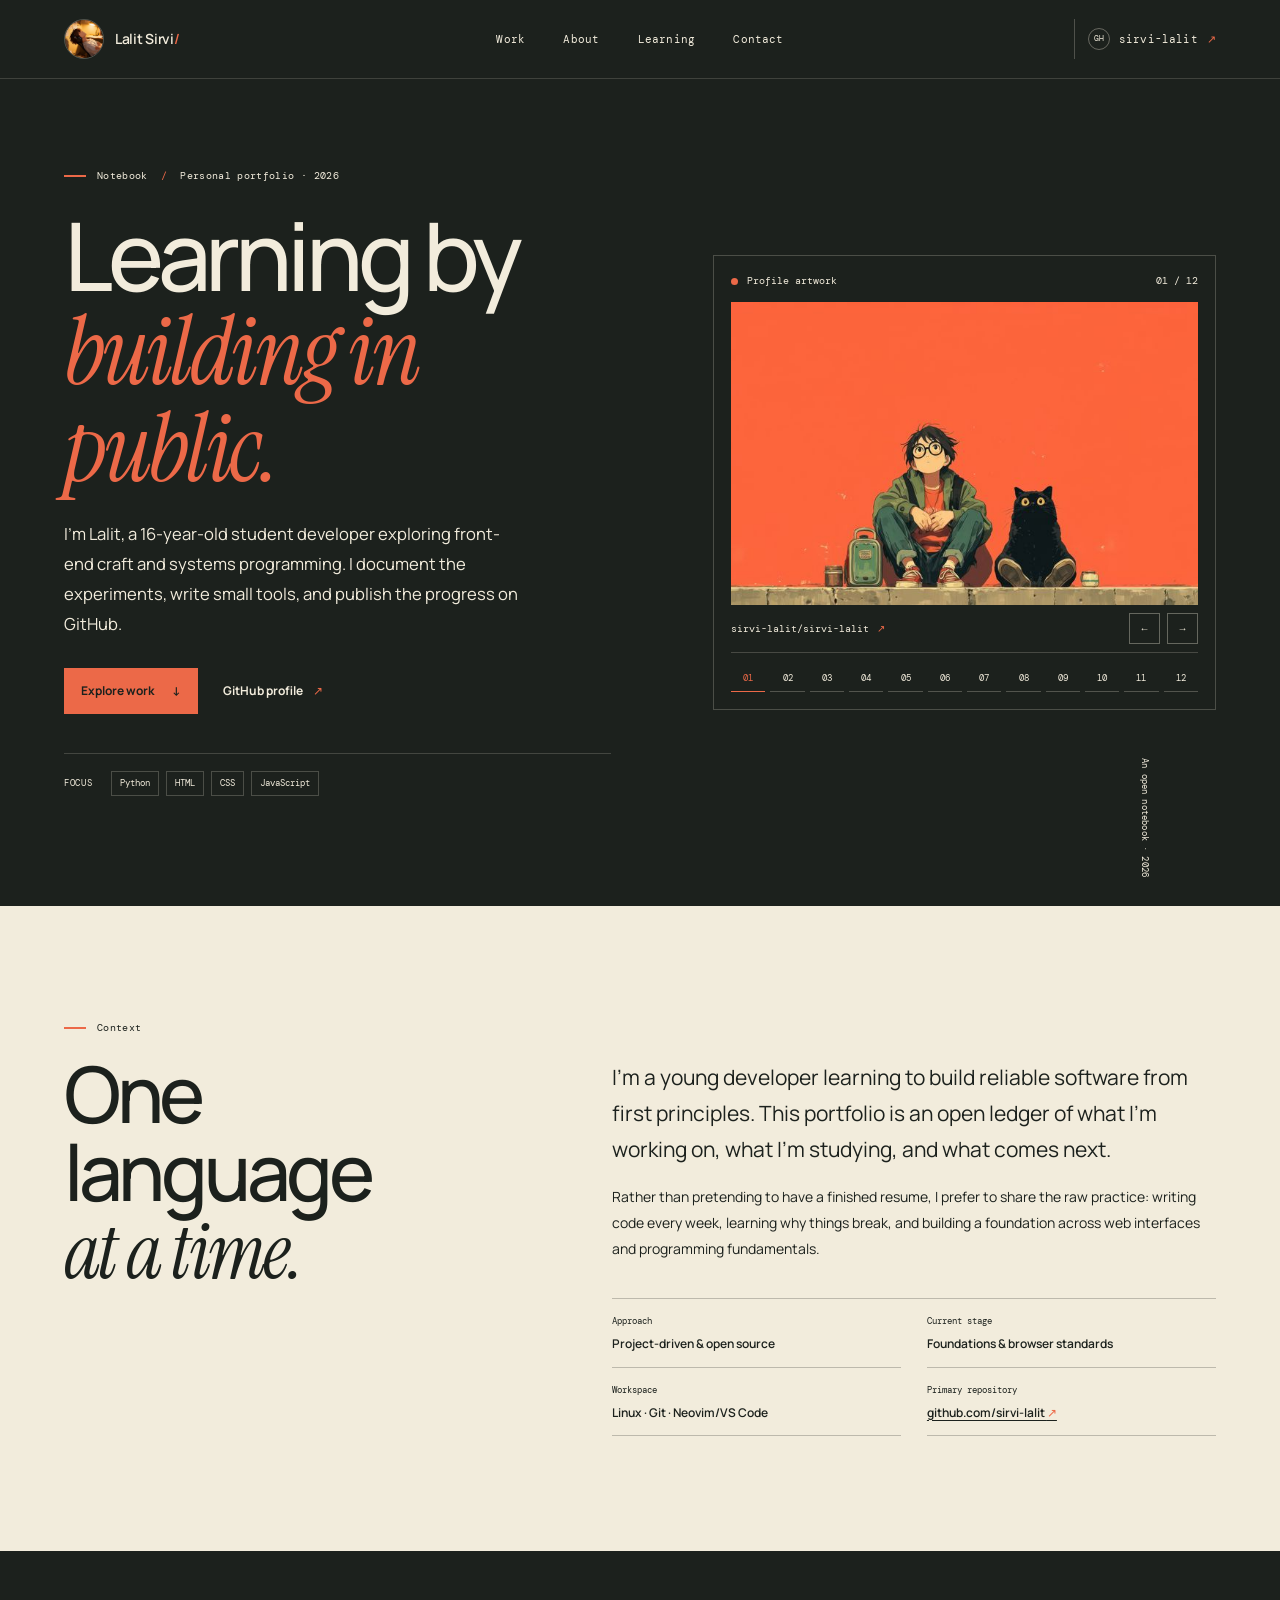
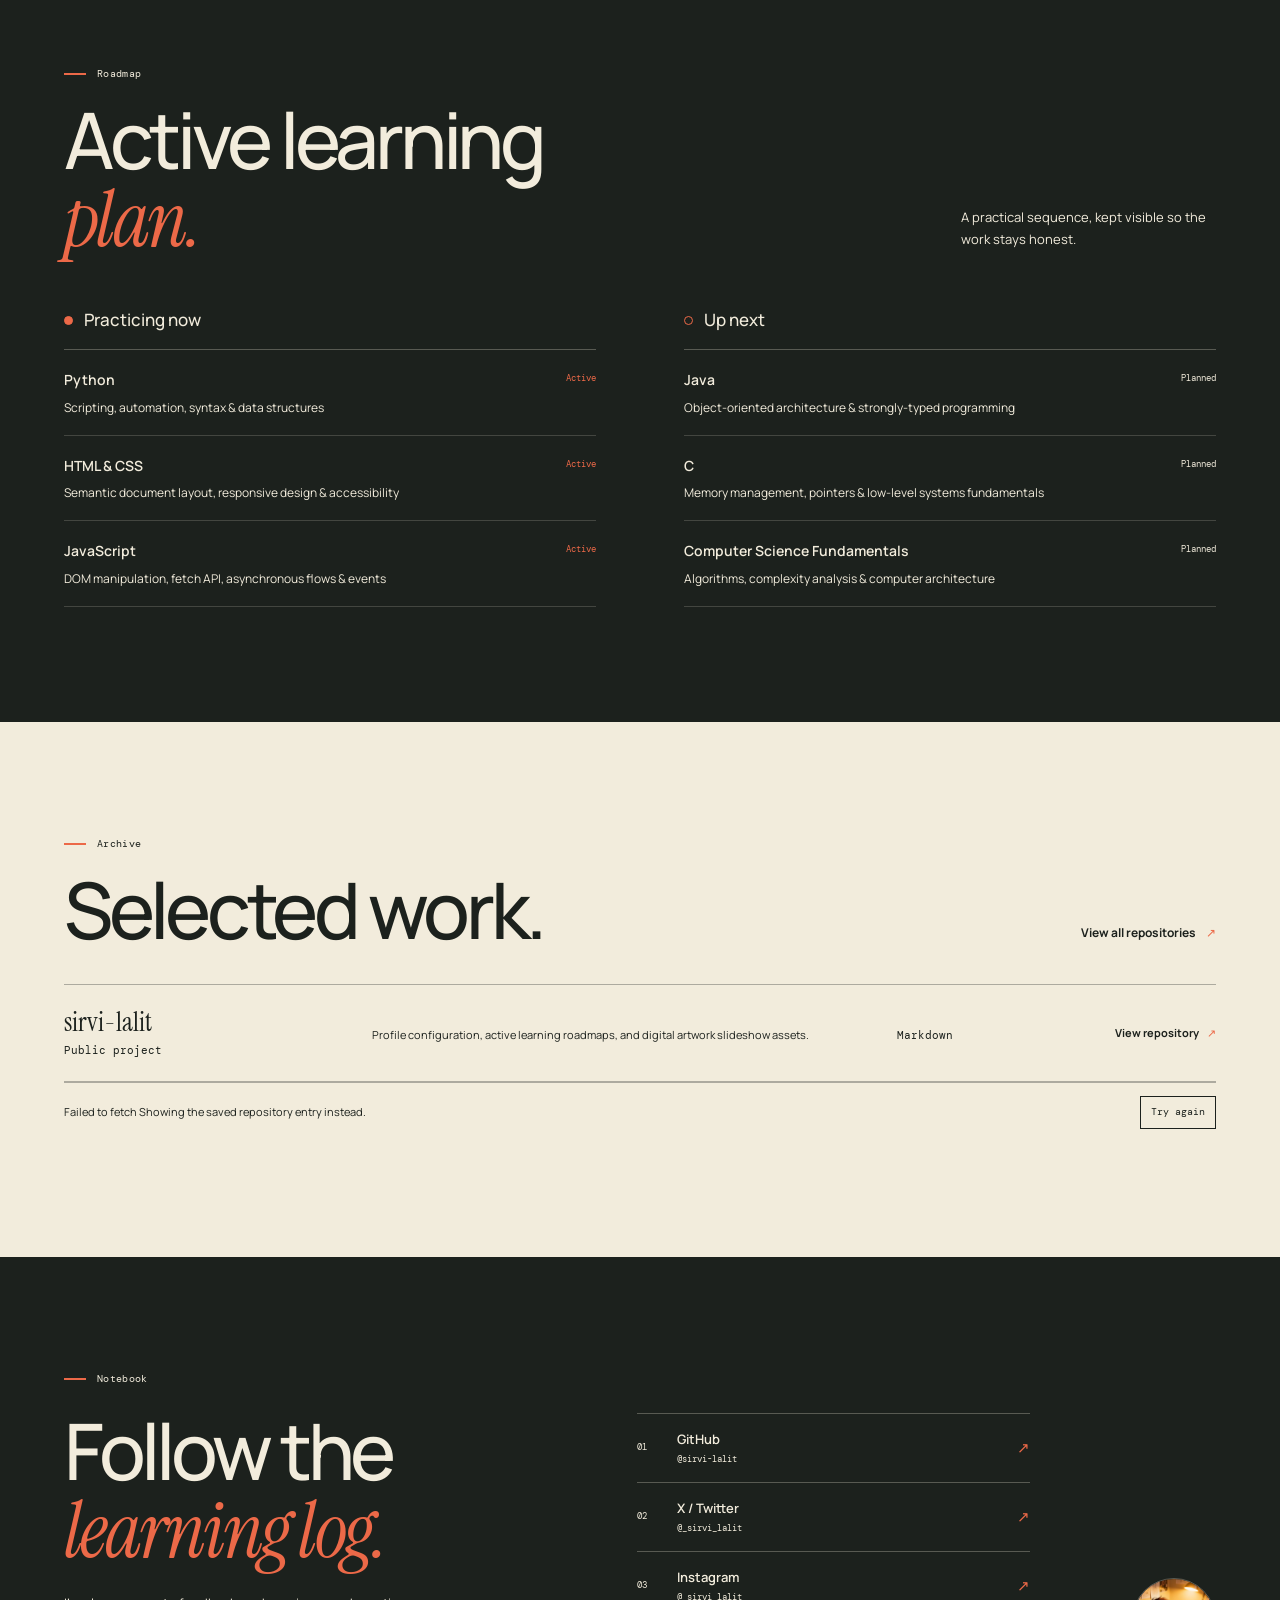
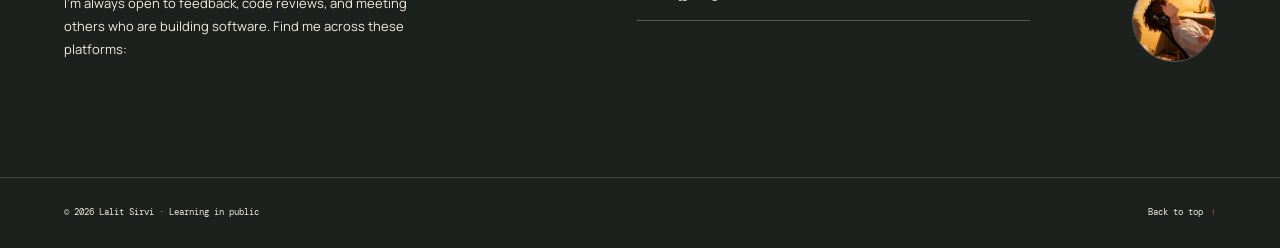
==== index.html @ b9562972 "Add files via upload" ====
<!doctype html>
<html lang="en">
  <head>
    <meta charset="utf-8" />
    <meta name="viewport" content="width=device-width, initial-scale=1" />
    <meta name="theme-color" content="#1C211D" />
    <meta name="description" content="Lalit Sirvi — student developer learning front-end and systems programming in public. Explore projects, a learning plan, and GitHub work." />
    <title>Lalit Sirvi — Learning in public</title>
    <link rel="preconnect" href="https://fonts.googleapis.com" />
    <link rel="preconnect" href="https://fonts.gstatic.com" crossorigin />
    <link href="https://fonts.googleapis.com/css2?family=DM+Mono:wght@400;500&family=Instrument+Serif:ital@0;1&family=Manrope:wght@400;500;600;700&display=swap" rel="stylesheet" />
    <link rel="stylesheet" href="styles.css" />
    <script src="script.js" defer></script>
  </head>
  <body>
    <a class="skip-link" href="#main-content">Skip to content</a>

    <header class="site-header" id="top">
      <div class="header-inner">
        <a class="brand" href="#top" aria-label="Lalit Sirvi — return to top">
          <img class="brand-photo" src="assets/github-images/prof.jpeg" width="42" height="42" alt="" />
          <span>Lalit Sirvi<span class="brand-mark">/</span></span>
        </a>
        <nav class="desktop-nav" aria-label="Primary navigation">
          <a href="#work">Work</a>
          <a href="#about">About</a>
          <a href="#learning">Learning</a>
          <a href="#contact">Contact</a>
        </nav>
        <a class="header-profile" href="https://github.com/sirvi-lalit" target="_blank" rel="noopener noreferrer">
          <span class="github-mark" aria-hidden="true">GH</span>
          <span>sirvi-lalit</span>
          <span aria-hidden="true">↗</span>
        </a>
        <button class="menu-toggle" type="button" aria-expanded="false" aria-controls="mobile-menu" aria-label="Open navigation">
          <span class="menu-label">Menu</span>
          <span class="menu-glyph" aria-hidden="true">+</span>
        </button>
      </div>
      <div class="mobile-menu" id="mobile-menu" hidden>
        <nav aria-label="Mobile navigation">
          <a href="#work">Work <span>01</span></a>
          <a href="#about">About <span>02</span></a>
          <a href="#learning">Learning <span>03</span></a>
          <a href="#contact">Contact <span>04</span></a>
        </nav>
      </div>
    </header>

    <main id="main-content">
      <section class="hero section-wrap" aria-labelledby="hero-title">
        <div class="hero-copy">
          <p class="eyebrow"><span class="index-rule" aria-hidden="true"></span> Notebook <span class="eyebrow-divider">/</span> Personal portfolio · 2026</p>
          <h1 id="hero-title">Learning by<br /><em>building in public.</em></h1>
          <p class="hero-intro">I’m Lalit, a 16-year-old student developer exploring front-end craft and systems programming. I document the experiments, write small tools, and publish the progress on GitHub.</p>
          <div class="hero-actions">
            <a class="button button-primary" href="#work">Explore work <span aria-hidden="true">↓</span></a>
            <a class="text-link text-link-light" href="https://github.com/sirvi-lalit" target="_blank" rel="noopener noreferrer">GitHub profile <span aria-hidden="true">↗</span></a>
          </div>
          <div class="focus-row">
            <span class="mono-label">Focus</span>
            <ul class="focus-list" aria-label="Current focus areas">
              <li>Python</li><li>HTML</li><li>CSS</li><li>JavaScript</li>
            </ul>
          </div>
        </div>

        <div class="artwork-block" aria-label="Profile artwork gallery">
          <div class="artwork-topline">
            <span><span class="live-dot" aria-hidden="true"></span> Profile artwork</span>
            <span class="artwork-count"><span id="current-slide">01</span><span> / </span><span>12</span></span>
          </div>
          <div class="artwork-stage" id="artwork-stage" tabindex="0" role="group" aria-label="Artwork gallery. Use the arrow keys to change artwork.">
            <figure class="artwork-slide is-active" data-index="0"><img src="assets/github-images/image1.jpeg" alt="Artwork 1 from Lalit's GitHub profile slideshow" fetchpriority="high" /></figure>
            <figure class="artwork-slide" data-index="1" aria-hidden="true"><img src="assets/github-images/image2.jpeg" alt="Artwork 2 from Lalit's GitHub profile slideshow" loading="lazy" /></figure>
            <figure class="artwork-slide" data-index="2" aria-hidden="true"><img src="assets/github-images/image3.jpeg" alt="Artwork 3 from Lalit's GitHub profile slideshow" loading="lazy" /></figure>
            <figure class="artwork-slide" data-index="3" aria-hidden="true"><img src="assets/github-images/image4.jpeg" alt="Artwork 4 from Lalit's GitHub profile slideshow" loading="lazy" /></figure>
            <figure class="artwork-slide" data-index="4" aria-hidden="true"><img src="assets/github-images/image5.jpeg" alt="Artwork 5 from Lalit's GitHub profile slideshow" loading="lazy" /></figure>
            <figure class="artwork-slide" data-index="5" aria-hidden="true"><img src="assets/github-images/image6.jpeg" alt="Artwork 6 from Lalit's GitHub profile slideshow" loading="lazy" /></figure>
            <figure class="artwork-slide" data-index="6" aria-hidden="true"><img src="assets/github-images/image7.jpeg" alt="Artwork 7 from Lalit's GitHub profile slideshow" loading="lazy" /></figure>
            <figure class="artwork-slide" data-index="7" aria-hidden="true"><img src="assets/github-images/image8.jpeg" alt="Artwork 8 from Lalit's GitHub profile slideshow" loading="lazy" /></figure>
            <figure class="artwork-slide" data-index="8" aria-hidden="true"><img src="assets/github-images/image9.jpeg" alt="Artwork 9 from Lalit's GitHub profile slideshow" loading="lazy" /></figure>
            <figure class="artwork-slide" data-index="9" aria-hidden="true"><img src="assets/github-images/image10.jpeg" alt="Artwork 10 from Lalit's GitHub profile slideshow" loading="lazy" /></figure>
            <figure class="artwork-slide" data-index="10" aria-hidden="true"><img src="assets/github-images/image11.jpg" alt="Artwork 11 from Lalit's GitHub profile slideshow" loading="lazy" /></figure>
            <figure class="artwork-slide" data-index="11" aria-hidden="true"><img src="assets/github-images/image12.jpeg" alt="Artwork 12 from Lalit's GitHub profile slideshow" loading="lazy" /></figure>
          </div>
          <div class="artwork-foot">
            <a href="https://github.com/sirvi-lalit/sirvi-lalit" target="_blank" rel="noopener noreferrer">sirvi-lalit/sirvi-lalit <span aria-hidden="true">↗</span></a>
            <div class="artwork-controls" aria-label="Gallery controls">
              <button type="button" id="gallery-prev" aria-label="Previous artwork">←</button>
              <button type="button" id="gallery-next" aria-label="Next artwork">→</button>
            </div>
          </div>
          <div class="artwork-index" role="group" aria-label="Choose an artwork">
            <button type="button" class="is-active" data-index="0" aria-label="Show artwork 1" aria-pressed="true">01</button>
            <button type="button" data-index="1" aria-label="Show artwork 2" aria-pressed="false">02</button>
            <button type="button" data-index="2" aria-label="Show artwork 3" aria-pressed="false">03</button>
            <button type="button" data-index="3" aria-label="Show artwork 4" aria-pressed="false">04</button>
            <button type="button" data-index="4" aria-label="Show artwork 5" aria-pressed="false">05</button>
            <button type="button" data-index="5" aria-label="Show artwork 6" aria-pressed="false">06</button>
            <button type="button" data-index="6" aria-label="Show artwork 7" aria-pressed="false">07</button>
            <button type="button" data-index="7" aria-label="Show artwork 8" aria-pressed="false">08</button>
            <button type="button" data-index="8" aria-label="Show artwork 9" aria-pressed="false">09</button>
            <button type="button" data-index="9" aria-label="Show artwork 10" aria-pressed="false">10</button>
            <button type="button" data-index="10" aria-label="Show artwork 11" aria-pressed="false">11</button>
            <button type="button" data-index="11" aria-label="Show artwork 12" aria-pressed="false">12</button>
          </div>
        </div>
        <span class="hero-side-note" aria-hidden="true">An open notebook · 2026</span>
      </section>

      <section class="section section-paper" id="about" aria-labelledby="about-title">
        <div class="section-wrap about-layout">
          <div class="section-heading">
            <p class="eyebrow"><span class="index-rule" aria-hidden="true"></span> Context</p>
            <h2 id="about-title">One language<br /><em>at a time.</em></h2>
          </div>
          <div class="about-copy">
            <p class="about-lead">I’m a young developer learning to build reliable software from first principles. This portfolio is an open ledger of what I’m working on, what I’m studying, and what comes next.</p>
            <p>Rather than pretending to have a finished resume, I prefer to share the raw practice: writing code every week, learning why things break, and building a foundation across web interfaces and programming fundamentals.</p>
            <dl class="profile-facts">
              <div><dt>Approach</dt><dd>Project-driven &amp; open source</dd></div>
              <div><dt>Current stage</dt><dd>Foundations &amp; browser standards</dd></div>
              <div><dt>Workspace</dt><dd>Linux · Git · Neovim/VS Code</dd></div>
              <div><dt>Primary repository</dt><dd><a href="https://github.com/sirvi-lalit" target="_blank" rel="noopener noreferrer">github.com/sirvi-lalit <span aria-hidden="true">↗</span></a></dd></div>
            </dl>
          </div>
        </div>
      </section>

      <section class="section learning-section" id="learning" aria-labelledby="learning-title">
        <div class="section-wrap">
          <div class="learning-intro">
            <div class="section-heading">
              <p class="eyebrow"><span class="index-rule" aria-hidden="true"></span> Roadmap</p>
              <h2 id="learning-title">Active learning<br /><em>plan.</em></h2>
            </div>
            <p class="learning-note">A practical sequence, kept visible so the work stays honest.</p>
          </div>
          <div class="learning-columns">
            <section class="learning-column" aria-labelledby="practicing-title">
              <h3 id="practicing-title"><span class="status-mark status-current" aria-hidden="true"></span> Practicing now</h3>
              <ul class="learning-list">
                <li><div><strong>Python</strong><p>Scripting, automation, syntax &amp; data structures</p></div><span class="status-label">Active</span></li>
                <li><div><strong>HTML &amp; CSS</strong><p>Semantic document layout, responsive design &amp; accessibility</p></div><span class="status-label">Active</span></li>
                <li><div><strong>JavaScript</strong><p>DOM manipulation, fetch API, asynchronous flows &amp; events</p></div><span class="status-label">Active</span></li>
              </ul>
            </section>
            <section class="learning-column" aria-labelledby="up-next-title">
              <h3 id="up-next-title"><span class="status-mark status-later" aria-hidden="true"></span> Up next</h3>
              <ul class="learning-list">
                <li><div><strong>Java</strong><p>Object-oriented architecture &amp; strongly-typed programming</p></div><span class="status-label">Planned</span></li>
                <li><div><strong>C</strong><p>Memory management, pointers &amp; low-level systems fundamentals</p></div><span class="status-label">Planned</span></li>
                <li><div><strong>Computer Science Fundamentals</strong><p>Algorithms, complexity analysis &amp; computer architecture</p></div><span class="status-label">Planned</span></li>
              </ul>
            </section>
          </div>
        </div>
      </section>

      <section class="section section-paper work-section" id="work" aria-labelledby="work-title">
        <div class="section-wrap">
          <div class="work-heading">
            <div class="section-heading">
              <p class="eyebrow"><span class="index-rule" aria-hidden="true"></span> Archive</p>
              <h2 id="work-title">Selected work.</h2>
            </div>
            <a class="text-link" href="https://github.com/sirvi-lalit?tab=repositories" target="_blank" rel="noopener noreferrer">View all repositories <span aria-hidden="true">↗</span></a>
          </div>
          <div class="repo-grid" id="repo-grid" aria-live="polite" aria-busy="true">
            <p class="repo-state"><span class="loading-mark" aria-hidden="true"></span> Loading repositories from GitHub…</p>
          </div>
        </div>
      </section>

      <section class="section contact-section" id="contact" aria-labelledby="contact-title">
        <div class="section-wrap contact-wrap">
          <div class="contact-copy">
            <p class="eyebrow"><span class="index-rule" aria-hidden="true"></span> Notebook</p>
            <h2 id="contact-title">Follow the<br /><em>learning log.</em></h2>
            <p>I’m always open to feedback, code reviews, and meeting others who are building software. Find me across these platforms:</p>
          </div>
          <div class="social-list" aria-label="Social links">
            <a href="https://github.com/sirvi-lalit" target="_blank" rel="noopener noreferrer"><span class="social-number">01</span><span><strong>GitHub</strong><small>@sirvi-lalit</small></span><span class="social-arrow" aria-hidden="true">↗</span></a>
            <a href="https://x.com/_sirvi_lalit" target="_blank" rel="noopener noreferrer"><span class="social-number">02</span><span><strong>X / Twitter</strong><small>@_sirvi_lalit</small></span><span class="social-arrow" aria-hidden="true">↗</span></a>
            <a href="https://instagram.com/_sirvi_lalit" target="_blank" rel="noopener noreferrer"><span class="social-number">03</span><span><strong>Instagram</strong><small>@_sirvi_lalit</small></span><span class="social-arrow" aria-hidden="true">↗</span></a>
          </div>
          <img class="contact-photo" src="assets/github-images/prof.jpeg" alt="" width="88" height="88" loading="lazy" />
        </div>
      </section>
    </main>

    <footer class="site-footer">
      <div class="section-wrap footer-inner">
        <span>© <span id="year">2026</span> Lalit Sirvi · Learning in public</span>
        <a href="#top">Back to top <span aria-hidden="true">↑</span></a>
      </div>
    </footer>
  </body>
</html>
---- styles.css ----
/* Lalit Sirvi — field-notebook portfolio
   Palette: ink #1C211D, paper #F2ECDC, vermilion #EC6948. */
:root {
  color-scheme: dark;
  --ink: #1C211D;
  --paper: #F2ECDC;
  --vermilion: #EC6948;
  --font-sans: "Manrope", "Segoe UI", sans-serif;
  --font-serif: "Instrument Serif", Georgia, serif;
  --font-mono: "DM Mono", "Courier New", monospace;
  --page-max: 1200px;
  --gutter: clamp(20px, 5vw, 76px);
  font-family: var(--font-sans);
  font-synthesis: none;
  text-rendering: optimizeLegibility;
  -webkit-font-smoothing: antialiased;
}

*, *::before, *::after { box-sizing: border-box; }
html { scroll-behavior: smooth; scroll-padding-top: 88px; background: var(--ink); }
body { margin: 0; min-width: 320px; background: var(--ink); color: var(--paper); font-size: 15px; line-height: 1.65; }
body, button, a { -webkit-tap-highlight-color: transparent; }
img { display: block; max-width: 100%; }
a { color: inherit; text-decoration: none; }
button { color: inherit; font: inherit; }
::selection { color: var(--ink); background: var(--vermilion); }

.skip-link { position: fixed; z-index: 20; inset: 12px auto auto 12px; padding: 10px 14px; color: var(--ink); background: var(--vermilion); transform: translateY(-160%); transition: transform 180ms ease; }
.skip-link:focus { transform: translateY(0); }
:focus-visible { outline: 2px solid var(--vermilion); outline-offset: 4px; }
.section-wrap { width: min(100% - var(--gutter) * 2, var(--page-max)); margin-inline: auto; }

.site-header { position: relative; z-index: 10; border-bottom: 1px solid rgb(242 236 220 / 16%); background: var(--ink); }
.header-inner { width: min(100% - var(--gutter) * 2, var(--page-max)); min-height: 78px; margin-inline: auto; display: grid; grid-template-columns: 1fr auto 1fr; align-items: center; gap: 28px; }
.brand { display: inline-flex; width: fit-content; align-items: center; gap: 11px; font-size: 14px; font-weight: 600; letter-spacing: -0.02em; }
.brand-photo { width: 40px; height: 40px; border-radius: 50%; object-fit: cover; border: 1px solid rgb(242 236 220 / 24%); }
.brand-mark { color: var(--vermilion); }
.desktop-nav { display: flex; align-items: center; gap: clamp(20px, 3vw, 42px); }
.desktop-nav a, .header-profile { font-family: var(--font-mono); font-size: 11px; letter-spacing: 0.015em; }
.desktop-nav a { color: var(--paper); transition: color 160ms ease; }
.desktop-nav a:hover, .desktop-nav a:focus-visible { color: var(--vermilion); }
.header-profile { justify-self: end; display: inline-flex; align-items: center; gap: 9px; padding: 9px 0 9px 13px; border-left: 1px solid rgb(242 236 220 / 24%); }
.header-profile > span:last-child { color: var(--vermilion); }
.github-mark { display: grid; width: 22px; height: 22px; place-items: center; border: 1px solid rgb(242 236 220 / 35%); border-radius: 50%; font-size: 8px; }
.menu-toggle, .mobile-menu { display: none; }

.hero { position: relative; min-height: 650px; display: grid; grid-template-columns: minmax(0, 1fr) minmax(380px, 0.92fr); align-items: center; gap: clamp(52px, 8vw, 120px); padding-block: 76px 96px; }
.hero-copy { max-width: 580px; padding-block: 14px; }
.eyebrow { margin: 0 0 26px; display: flex; align-items: center; gap: 11px; font-family: var(--font-mono); font-size: 10px; line-height: 1.4; letter-spacing: 0.035em; }
.index-rule { width: 22px; height: 2px; flex: 0 0 auto; background: var(--vermilion); }
.eyebrow-divider { padding-inline: 2px; color: var(--vermilion); }
h1, h2, h3, p { margin-top: 0; }
h1, h2 { font-weight: 500; letter-spacing: -0.055em; }
.hero h1 { margin-bottom: 24px; font-size: clamp(56px, 7.4vw, 100px); line-height: 0.98; }
.hero h1 em, .section-heading h2 em, .contact-copy h2 em { color: var(--vermilion); font-family: var(--font-serif); font-weight: 400; letter-spacing: -0.035em; }
.hero-intro { max-width: 455px; margin-bottom: 29px; font-size: clamp(15px, 1.3vw, 17px); line-height: 1.8; }
.hero-actions { display: flex; align-items: center; flex-wrap: wrap; gap: 25px; }
.button { min-height: 46px; display: inline-flex; align-items: center; justify-content: center; gap: 18px; padding: 0 17px; font-size: 12px; font-weight: 700; transition: transform 180ms ease, background-color 180ms ease; }
.button-primary { color: var(--ink); background: var(--vermilion); }
.button-primary:hover { transform: translateY(-2px); }
.text-link { display: inline-flex; align-items: center; gap: 10px; color: var(--ink); font-size: 12px; font-weight: 700; text-underline-offset: 4px; }
.text-link:hover { text-decoration: underline; }
.text-link-light { color: var(--paper); }
.text-link span { color: var(--vermilion); }
.focus-row { display: flex; align-items: center; flex-wrap: wrap; gap: 18px; margin-top: 39px; padding-top: 17px; border-top: 1px solid rgb(242 236 220 / 18%); }
.mono-label { color: var(--paper); font-family: var(--font-mono); font-size: 9px; text-transform: uppercase; letter-spacing: 0.08em; }
.focus-list { display: flex; flex-wrap: wrap; gap: 7px; padding: 0; margin: 0; list-style: none; }
.focus-list li { padding: 4px 8px; border: 1px solid rgb(242 236 220 / 22%); font-family: var(--font-mono); font-size: 9px; }
.hero-side-note { position: absolute; right: var(--gutter); bottom: 29px; color: var(--paper); font-family: var(--font-mono); font-size: 9px; letter-spacing: 0.02em; writing-mode: vertical-rl; }

.artwork-block { min-width: 0; padding: 17px; border: 1px solid rgb(242 236 220 / 22%); }
.artwork-topline, .artwork-foot { display: flex; align-items: center; justify-content: space-between; gap: 12px; font-family: var(--font-mono); font-size: 10px; }
.artwork-topline { margin-bottom: 13px; }
.artwork-topline > span:first-child { display: inline-flex; align-items: center; gap: 9px; }
.live-dot { width: 7px; height: 7px; border-radius: 50%; background: var(--vermilion); }
.artwork-count { font-variant-numeric: tabular-nums; }
.artwork-stage { position: relative; overflow: hidden; aspect-ratio: 1.54; background: rgb(242 236 220 / 8%); }
.artwork-stage:focus-visible { outline-offset: 3px; }
.artwork-slide { position: absolute; inset: 0; margin: 0; opacity: 0; transition: opacity 320ms ease; pointer-events: none; }
.artwork-slide.is-active { opacity: 1; }
.artwork-slide img { width: 100%; height: 100%; object-fit: cover; }
.artwork-foot { min-height: 48px; border-bottom: 1px solid rgb(242 236 220 / 20%); }
.artwork-foot > a { display: inline-flex; align-items: center; gap: 8px; }
.artwork-foot > a span { color: var(--vermilion); }
.artwork-controls { display: flex; gap: 7px; }
.artwork-controls button { width: 31px; height: 31px; padding: 0; border: 1px solid rgb(242 236 220 / 34%); background: transparent; cursor: pointer; transition: color 160ms ease, background-color 160ms ease; }
.artwork-controls button:hover { color: var(--ink); background: var(--vermilion); border-color: var(--vermilion); }
.artwork-index { display: grid; grid-template-columns: repeat(12, 1fr); gap: 5px; padding-top: 13px; }
.artwork-index button { min-width: 0; padding: 5px 0; border: 0; border-bottom: 1px solid rgb(242 236 220 / 25%); background: transparent; color: var(--paper); font-family: var(--font-mono); font-size: 9px; cursor: pointer; }
.artwork-index button:hover, .artwork-index button.is-active { color: var(--vermilion); border-bottom-color: var(--vermilion); }

.section { padding-block: clamp(72px, 9vw, 126px); }
.section-paper { color: var(--ink); background: var(--paper); }
.about-layout { display: grid; grid-template-columns: 0.82fr 1.18fr; gap: clamp(52px, 10vw, 150px); }
.section-heading .eyebrow { margin-bottom: 20px; }
.section-heading h2, .contact-copy h2 { margin: 0; font-size: clamp(48px, 6.2vw, 78px); line-height: 0.99; }
.section-paper .section-heading h2 em { color: var(--ink); }
.about-copy { max-width: 620px; padding-top: 39px; }
.about-copy p { font-size: 14px; line-height: 1.85; }
.about-copy .about-lead { margin-bottom: 17px; font-size: clamp(17px, 1.8vw, 21px); line-height: 1.7; }
.profile-facts { display: grid; grid-template-columns: 1fr 1fr; gap: 0 26px; margin: 36px 0 0; border-top: 1px solid rgb(28 33 29 / 25%); }
.profile-facts div { padding: 15px 0 13px; border-bottom: 1px solid rgb(28 33 29 / 25%); }
.profile-facts dt { margin-bottom: 5px; font-family: var(--font-mono); font-size: 9px; }
.profile-facts dd { margin: 0; font-size: 12px; font-weight: 600; }
.profile-facts a { text-decoration: underline; text-underline-offset: 3px; }
.profile-facts a span { color: var(--vermilion); }

.learning-section { background: var(--ink); }
.learning-intro { display: flex; align-items: end; justify-content: space-between; gap: 40px; margin-bottom: 48px; }
.learning-note { max-width: 255px; margin: 0 0 8px; font-size: 13px; }
.learning-columns { display: grid; grid-template-columns: 1fr 1fr; gap: clamp(34px, 7vw, 88px); }
.learning-column h3 { display: flex; align-items: center; gap: 11px; margin: 0; padding: 0 0 15px; border-bottom: 1px solid rgb(242 236 220 / 28%); font-size: 17px; font-weight: 500; }
.status-mark { width: 9px; height: 9px; flex: 0 0 auto; border: 1px solid var(--vermilion); border-radius: 50%; }
.status-current { background: var(--vermilion); }
.learning-list { padding: 0; margin: 0; list-style: none; }
.learning-list li { display: flex; justify-content: space-between; align-items: start; gap: 14px; padding: 18px 0 17px; border-bottom: 1px solid rgb(242 236 220 / 18%); }
.learning-list strong { font-size: 14px; font-weight: 600; }
.learning-list p { max-width: 400px; margin: 5px 0 0; font-size: 12px; line-height: 1.65; }
.status-label { flex: 0 0 auto; padding-top: 3px; color: var(--vermilion); font-family: var(--font-mono); font-size: 9px; }
.learning-column:nth-child(2) .status-label { color: var(--paper); }

.work-heading { display: flex; align-items: end; justify-content: space-between; gap: 30px; margin-bottom: 36px; }
.work-heading .text-link { margin-bottom: 6px; }
.repo-grid { border-top: 1px solid rgb(28 33 29 / 32%); }
.repo-state { display: flex; align-items: center; gap: 10px; padding: 17px 0; margin: 0; font-family: var(--font-mono); font-size: 11px; }
.loading-mark { width: 10px; height: 10px; border: 1px solid var(--ink); border-right-color: var(--vermilion); border-radius: 50%; animation: turn 900ms linear infinite; }
@keyframes turn { to { transform: rotate(360deg); } }
.repo-entry { display: grid; grid-template-columns: minmax(180px, 0.8fr) minmax(220px, 1.4fr) minmax(120px, 0.55fr) auto; align-items: center; gap: 20px; padding: 22px 0; border-bottom: 1px solid rgb(28 33 29 / 32%); }
.repo-name { margin: 0; font-family: var(--font-serif); font-size: 27px; font-weight: 400; line-height: 1.1; }
.repo-kind, .repo-description, .repo-language { margin: 4px 0 0; font-size: 11px; }
.repo-kind, .repo-language { font-family: var(--font-mono); }
.repo-description { max-width: 460px; }
.repo-link { display: inline-flex; justify-self: end; align-items: center; gap: 8px; color: var(--ink); font-size: 11px; font-weight: 700; }
.repo-link span { color: var(--vermilion); transition: transform 160ms ease; }
.repo-link:hover span { transform: translate(2px, -2px); }
.repo-error { display: flex; flex-wrap: wrap; align-items: center; justify-content: space-between; gap: 12px; padding: 13px 0; border-top: 1px solid rgb(28 33 29 / 32%); font-size: 11px; }
.repo-retry { padding: 7px 10px; border: 1px solid var(--ink); color: var(--ink); background: transparent; font-family: var(--font-mono); font-size: 10px; cursor: pointer; }
.repo-retry:hover { color: var(--paper); background: var(--ink); }

.contact-section { position: relative; overflow: hidden; background: var(--ink); }
.contact-wrap { display: grid; grid-template-columns: minmax(0, 0.9fr) minmax(300px, 0.75fr) auto; align-items: center; gap: clamp(34px, 8vw, 110px); }
.contact-copy { max-width: 500px; }
.contact-copy h2 { margin-bottom: 22px; }
.contact-copy > p:last-child { max-width: 385px; margin-bottom: 0; font-size: 13px; line-height: 1.8; }
.social-list { min-width: 0; border-top: 1px solid rgb(242 236 220 / 28%); }
.social-list a { min-height: 69px; display: grid; grid-template-columns: 30px 1fr 20px; align-items: center; gap: 10px; border-bottom: 1px solid rgb(242 236 220 / 28%); transition: color 150ms ease; }
.social-list a:hover, .social-list a:hover .social-arrow { color: var(--vermilion); }
.social-number { font-family: var(--font-mono); font-size: 9px; }
.social-list strong, .social-list small { display: block; }
.social-list strong { font-size: 13px; font-weight: 600; }
.social-list small { margin-top: 2px; font-family: var(--font-mono); font-size: 9px; }
.social-arrow { justify-self: end; color: var(--vermilion); }
.contact-photo { width: 84px; height: 84px; align-self: end; object-fit: cover; border-radius: 50%; border: 1px solid rgb(242 236 220 / 28%); }
.site-footer { border-top: 1px solid rgb(242 236 220 / 18%); background: var(--ink); }
.footer-inner { min-height: 70px; display: flex; align-items: center; justify-content: space-between; gap: 20px; font-family: var(--font-mono); font-size: 9px; }
.footer-inner a { display: inline-flex; align-items: center; gap: 8px; }
.footer-inner a span { color: var(--vermilion); }

@media (max-width: 940px) {
  .hero { grid-template-columns: minmax(0, 1fr) minmax(310px, 0.92fr); gap: 42px; }
  .hero h1 { font-size: clamp(54px, 7vw, 76px); }
  .hero-side-note { display: none; }
  .contact-wrap { grid-template-columns: 1fr 0.9fr; }
  .contact-photo { display: none; }
}
@media (max-width: 700px) {
  :root { --gutter: 22px; }
  .header-inner { min-height: 68px; grid-template-columns: 1fr auto; gap: 15px; }
  .desktop-nav, .header-profile { display: none; }
  .menu-toggle { display: inline-flex; align-items: center; gap: 10px; justify-self: end; padding: 9px 0 9px 12px; border: 0; border-left: 1px solid rgb(242 236 220 / 24%); background: transparent; font-family: var(--font-mono); font-size: 10px; cursor: pointer; }
  .menu-glyph { width: 19px; height: 19px; display: grid; place-items: center; color: var(--vermilion); font-size: 18px; line-height: 1; transition: transform 160ms ease; }
  .menu-toggle[aria-expanded="true"] .menu-glyph { transform: rotate(45deg); }
  .mobile-menu:not([hidden]) { display: block; border-top: 1px solid rgb(242 236 220 / 18%); }
  .mobile-menu nav { width: min(100% - var(--gutter) * 2, var(--page-max)); margin: auto; padding-block: 8px 18px; }
  .mobile-menu a { display: flex; align-items: center; justify-content: space-between; padding: 13px 0; border-bottom: 1px solid rgb(242 236 220 / 18%); font-size: 16px; }
  .mobile-menu a span { color: var(--vermilion); font-family: var(--font-mono); font-size: 9px; }
  .hero { grid-template-columns: 1fr; gap: 44px; padding-block: 66px 72px; }
  .hero-copy { max-width: 570px; }
  .hero h1 { font-size: clamp(57px, 12vw, 82px); }
  .artwork-block { padding: 12px; }
  .artwork-index { gap: 3px; }
  .artwork-index button { font-size: 8px; }
  .about-layout { grid-template-columns: 1fr; gap: 24px; }
  .about-copy { padding-top: 0; }
  .learning-intro { align-items: start; flex-direction: column; gap: 17px; margin-bottom: 32px; }
  .learning-note { max-width: 330px; }
  .learning-columns { grid-template-columns: 1fr; gap: 40px; }
  .work-heading { align-items: start; flex-direction: column; gap: 17px; }
  .repo-entry { grid-template-columns: minmax(0, 1fr) auto; gap: 10px 16px; }
  .repo-description { grid-column: 1 / -1; grid-row: 2; }
  .repo-language { grid-column: 1; grid-row: 3; }
  .repo-link { grid-column: 2; grid-row: 3; }
  .contact-wrap { grid-template-columns: 1fr; gap: 35px; }
  .contact-copy { max-width: 480px; }
}
@media (max-width: 420px) {
  .hero h1 { font-size: 55px; }
  .hero-intro { font-size: 14px; }
  .eyebrow { font-size: 9px; }
  .profile-facts { grid-template-columns: 1fr; }
  .footer-inner { align-items: start; flex-direction: column; justify-content: center; padding-block: 18px; }
}
@media (prefers-reduced-motion: reduce) {
  *, *::before, *::after { scroll-behavior: auto !important; animation-duration: 0.01ms !important; animation-iteration-count: 1 !important; transition-duration: 0.01ms !important; }
}


/* Custom static-host 404 page; uses the same notebook palette and type scale. */
.not-found-main { position: relative; min-height: calc(100vh - 150px); display: grid; align-items: center; padding: 72px var(--gutter) 96px; }
.not-found-inner { width: min(100%, 760px); margin-inline: auto; }
.not-found-inner .eyebrow { margin-bottom: 8px; }
.not-found-code { margin: 0 0 -12px; color: var(--vermilion); font-family: var(--font-mono); font-size: clamp(14px, 2vw, 20px); letter-spacing: 0.12em; }
.not-found-inner h1 { margin: 0 0 22px; font-size: clamp(56px, 10vw, 112px); line-height: 0.96; }
.not-found-inner h1 em { color: var(--vermilion); font-family: var(--font-serif); font-weight: 400; }
.not-found-copy { max-width: 440px; margin: 0 0 28px; font-size: 15px; line-height: 1.8; }
.not-found-side-note { position: absolute; right: var(--gutter); bottom: 30px; font-family: var(--font-mono); font-size: 9px; writing-mode: vertical-rl; }
@media (max-width: 700px) {
  .not-found-main { min-height: calc(100vh - 140px); padding-block: 54px 78px; }
  .not-found-side-note { display: none; }
}

/* Ink focus rings remain clearly visible on the paper-colored sections. */
.section-paper :focus-visible { outline-color: var(--ink); }
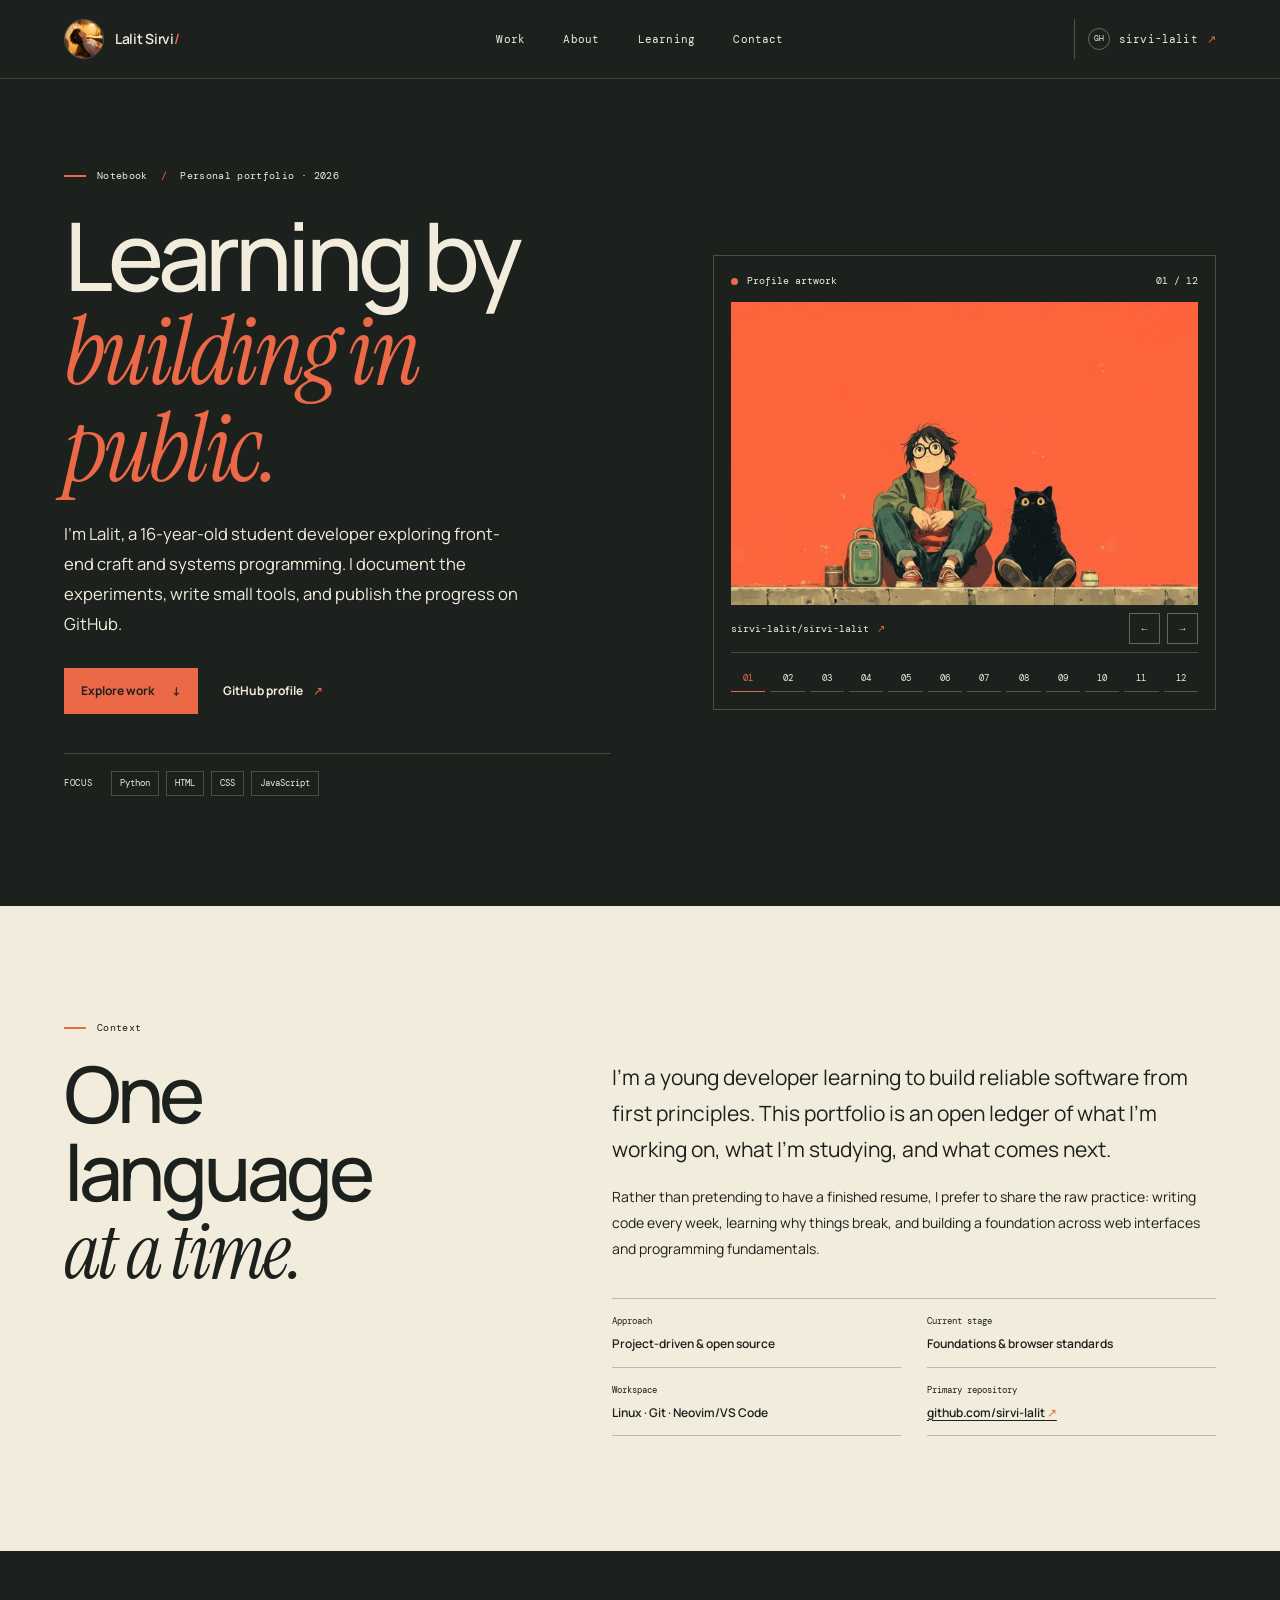
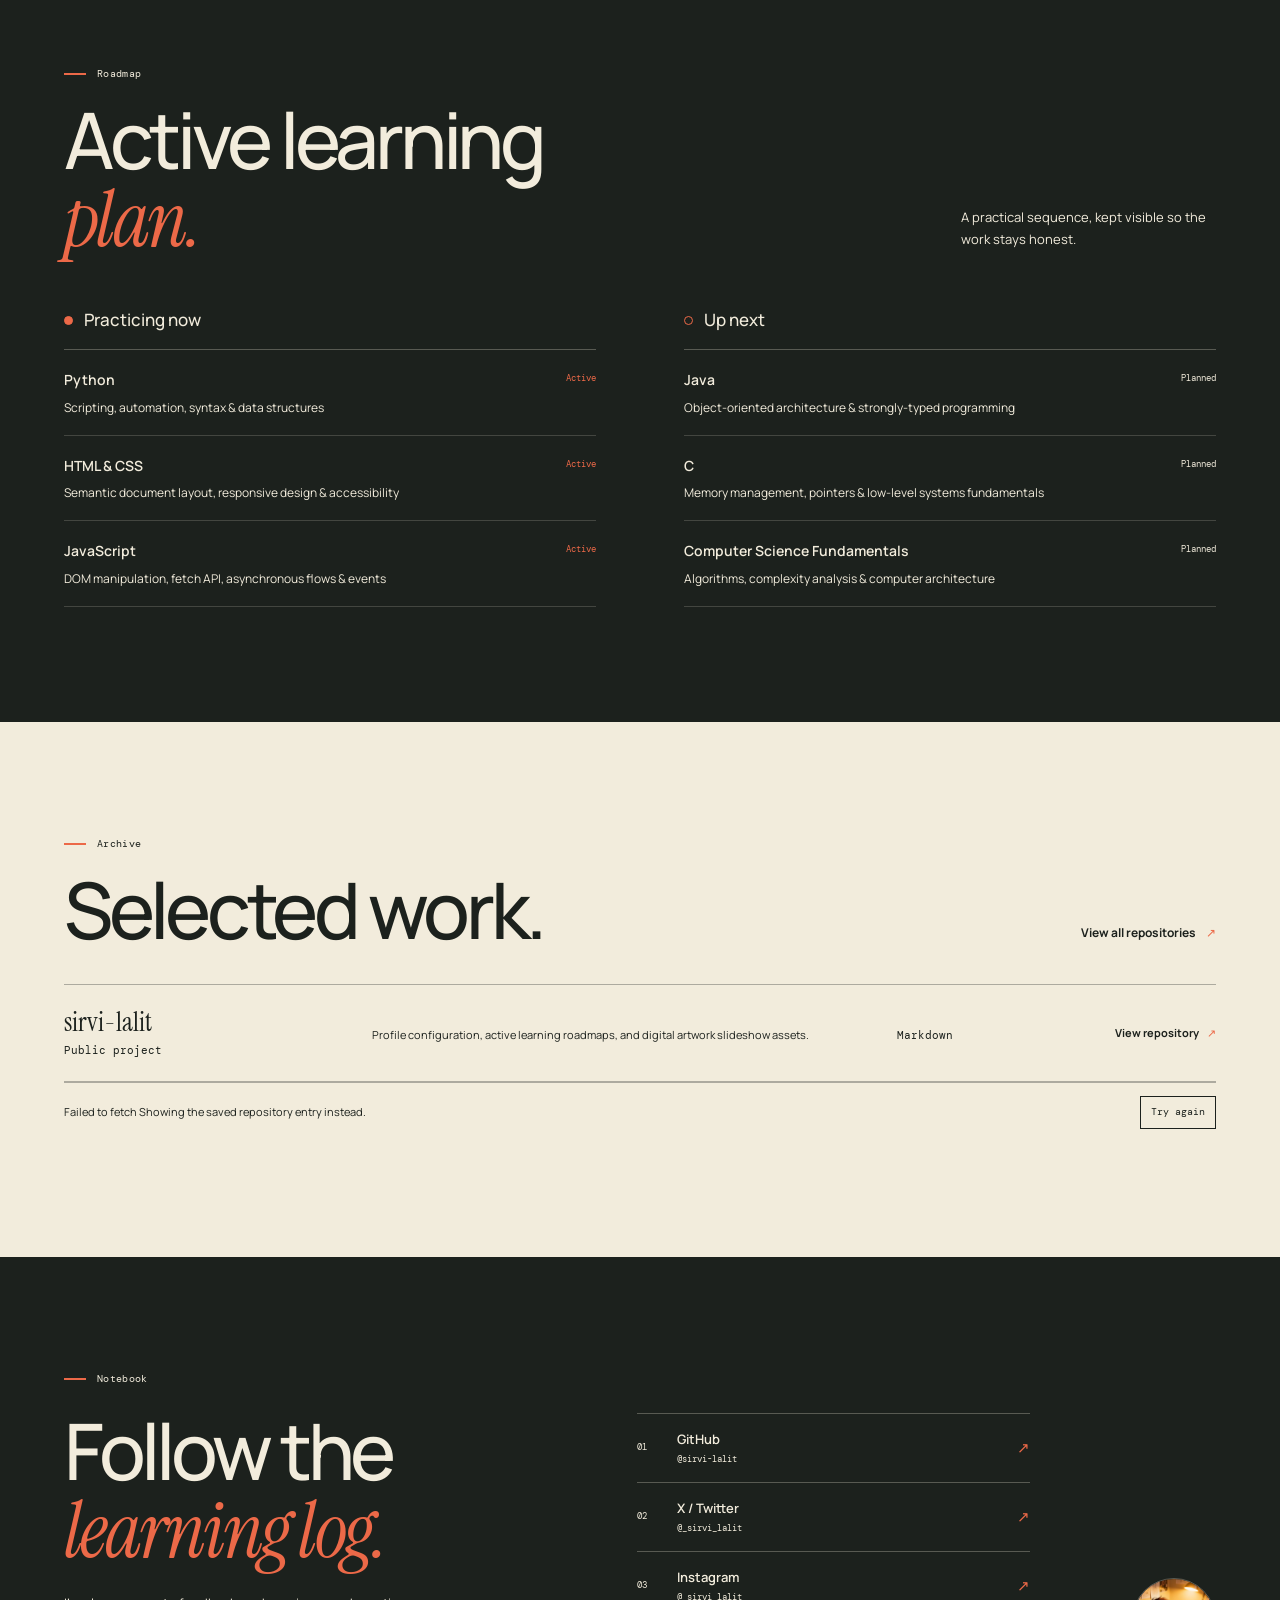
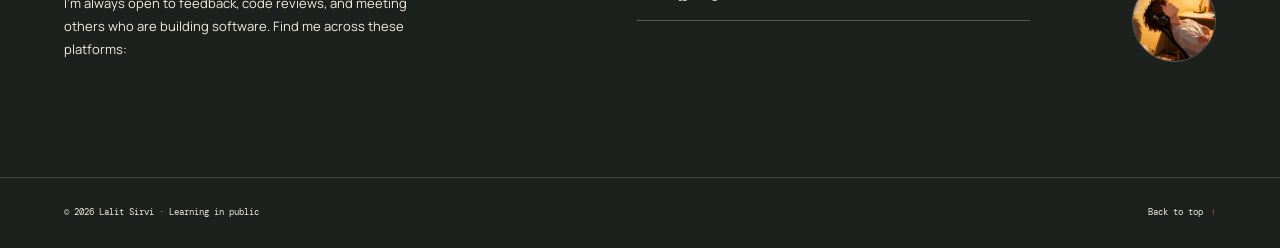
==== commit dded0993: "Remove hero side note from index.html Removed the hero side note from the index.html file." ====
--- a/index.html
+++ b/index.html
@@ -106,7 +106,7 @@
             <button type="button" data-index="11" aria-label="Show artwork 12" aria-pressed="false">12</button>
           </div>
         </div>
-        <span class="hero-side-note" aria-hidden="true">An open notebook · 2026</span>
+        
       </section>
 
       <section class="section section-paper" id="about" aria-labelledby="about-title">
